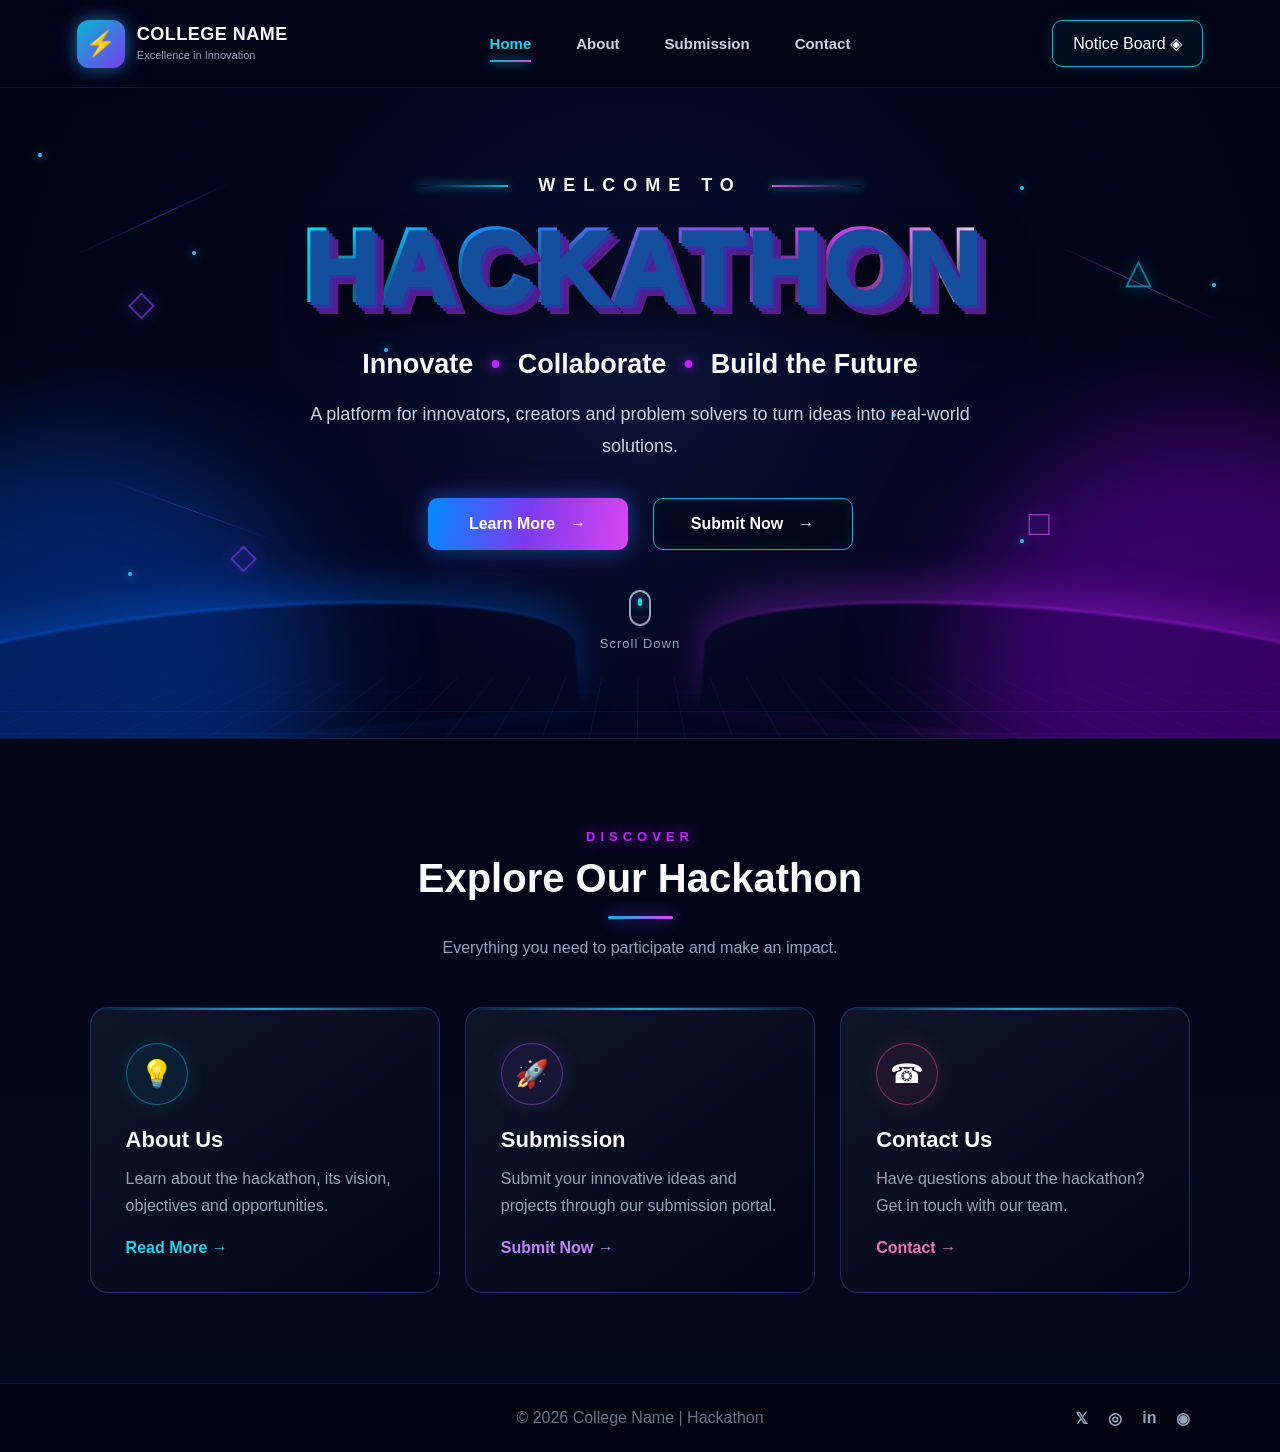
==== index.html @ 7487f622 "initial commit" ====
<!DOCTYPE html>
<html lang="en">

<head>

    <meta charset="UTF-8">

    <meta name="viewport" content="width=device-width, initial-scale=1.0">

    <title>Hackathon | College Name</title>

    <link rel="stylesheet" href="css/style.css">

</head>


<body>


    <!-- =========================
         NAVIGATION
    ========================== -->

    <header class="navbar">

        <div class="logo">

            <div class="logo-icon">
                ⚡
            </div>

            <div class="logo-text">

                <h2>COLLEGE NAME</h2>

                <span>
                    Excellence in Innovation
                </span>

            </div>

        </div>


        <nav>

            <ul class="nav-links">

                <li>
                    <a href="index.html" class="active">
                        Home
                    </a>
                </li>

                <li>
                    <a href="about.html">
                        About
                    </a>
                </li>

                <li>
                    <a href="submission.html">
                        Submission
                    </a>
                </li>

                <li>
                    <a href="contact.html">
                        Contact
                    </a>
                </li>

            </ul>

        </nav>


        <a href="submission.html" class="notice-btn">
            Notice Board
            <span>◈</span>
        </a>

    </header>



    <!-- =========================
         HERO SECTION
    ========================== -->

    <main>

        <section class="hero">


            <!-- Background -->

            <div class="hero-background">


                <!-- Glow -->

                <div class="glow glow-blue"></div>

                <div class="glow glow-purple"></div>


                <!-- Stars -->

                <span class="star star-1"></span>
                <span class="star star-2"></span>
                <span class="star star-3"></span>
                <span class="star star-4"></span>
                <span class="star star-5"></span>
                <span class="star star-6"></span>
                <span class="star star-7"></span>
                <span class="star star-8"></span>


                <!-- Floating shapes -->

                <div class="floating-shape shape-1">
                    ◇
                </div>

                <div class="floating-shape shape-2">
                    △
                </div>

                <div class="floating-shape shape-3">
                    ◇
                </div>

                <div class="floating-shape shape-4">
                    □
                </div>


                <!-- Connecting lines -->

                <div class="network network-1"></div>

                <div class="network network-2"></div>

                <div class="network network-3"></div>


                <!-- Neon waves -->

                <div class="wave wave-blue"></div>

                <div class="wave wave-purple"></div>


                <!-- Perspective grid -->

                <div class="perspective-grid"></div>


            </div>



            <!-- Hero Content -->

            <div class="hero-content">


                <div class="welcome">

                    <span></span>

                    WELCOME TO

                    <span></span>

                </div>



                <!-- 3D TITLE -->

                <h1 class="hackathon-title">

                    HACKATHON

                </h1>



                <h2 class="tagline">

                    Innovate
                    <span>•</span>

                    Collaborate
                    <span>•</span>

                    Build the Future

                </h2>



                <p class="hero-description">

                    A platform for innovators, creators and
                    problem solvers to turn ideas into
                    real-world solutions.

                </p>



                <!-- Buttons -->

                <div class="hero-buttons">


                    <a href="about.html"
                       class="btn primary-btn">

                        Learn More

                        <span>→</span>

                    </a>


                    <a href="submission.html"
                       class="btn secondary-btn">

                        Submit Now

                        <span>→</span>

                    </a>


                </div>



                <!-- Scroll -->

                <div class="scroll-indicator">

                    <div class="mouse">

                        <div></div>

                    </div>

                    <p>
                        Scroll Down
                    </p>

                </div>


            </div>

        </section>



        <!-- =========================
             EXPLORE SECTION
        ========================== -->

        <section class="explore">


            <div class="section-heading">

                <p>
                    DISCOVER
                </p>

                <h2>
                    Explore Our Hackathon
                </h2>

                <div class="heading-line"></div>

                <span>
                    Everything you need to participate
                    and make an impact.
                </span>

            </div>



            <!-- Cards -->

            <div class="cards">


                <!-- About -->

                <div class="card card-blue">

                    <div class="card-icon">
                        💡
                    </div>

                    <h3>
                        About Us
                    </h3>

                    <p>
                        Learn about the hackathon,
                        its vision, objectives and
                        opportunities.
                    </p>

                    <a href="about.html">
                        Read More →
                    </a>

                </div>



                <!-- Submission -->

                <div class="card card-purple">

                    <div class="card-icon">
                        🚀
                    </div>

                    <h3>
                        Submission
                    </h3>

                    <p>
                        Submit your innovative ideas
                        and projects through our
                        submission portal.
                    </p>

                    <a href="submission.html">
                        Submit Now →
                    </a>

                </div>



                <!-- Contact -->

                <div class="card card-pink">

                    <div class="card-icon">
                        ☎
                    </div>

                    <h3>
                        Contact Us
                    </h3>

                    <p>
                        Have questions about the
                        hackathon? Get in touch
                        with our team.
                    </p>

                    <a href="contact.html">
                        Contact →
                    </a>

                </div>


            </div>

        </section>

    </main>



    <!-- =========================
         FOOTER
    ========================== -->

    <footer>

        <p>
            © 2026 College Name | Hackathon
        </p>


        <div class="social-links">

            <a href="#">𝕏</a>

            <a href="#">◎</a>

            <a href="#">in</a>

            <a href="#">◉</a>

        </div>

    </footer>


    <script src="js/script.js"></script>

</body>

</html>
---- css/style.css ----
/* ========================================
   RESET
======================================== */

* {
    margin: 0;
    padding: 0;
    box-sizing: border-box;
}


html {
    scroll-behavior: smooth;
}


body {

    font-family:
        "Segoe UI",
        Arial,
        sans-serif;

    background: #020617;

    color: #ffffff;

    overflow-x: hidden;
}



/* ========================================
   NAVIGATION
======================================== */

.navbar {

    height: 88px;

    width: 100%;

    padding: 0 6%;

    display: flex;

    align-items: center;

    justify-content: space-between;

    position: relative;

    z-index: 100;

    background:
        rgba(2, 6, 23, 0.92);

    border-bottom:
        1px solid
        rgba(99, 102, 241, 0.18);

    backdrop-filter:
        blur(15px);
}



/* Logo */

.logo {

    display: flex;

    align-items: center;

    gap: 12px;
}


.logo-icon {

    width: 48px;

    height: 48px;

    display: flex;

    align-items: center;

    justify-content: center;

    border-radius: 12px;

    font-size: 25px;

    color: white;

    background:
        linear-gradient(
            135deg,
            #06b6d4,
            #7c3aed
        );

    box-shadow:

        0 0 15px
        rgba(6, 182, 212, 0.5),

        0 0 30px
        rgba(124, 58, 237, 0.3);
}


.logo-text h2 {

    font-size: 18px;

    letter-spacing: 0.5px;

    color: #f8fafc;
}


.logo-text span {

    font-size: 11px;

    color: #94a3b8;
}



/* Navigation */

.nav-links {

    display: flex;

    list-style: none;

    gap: 45px;
}


.nav-links a {

    text-decoration: none;

    color: #cbd5e1;

    font-size: 15px;

    font-weight: 600;

    padding: 10px 0;

    position: relative;

    transition: 0.3s;
}


.nav-links a:hover {

    color: #22d3ee;

}


.nav-links a.active {

    color: #22d3ee;

}


.nav-links a.active::after {

    content: "";

    position: absolute;

    left: 0;

    bottom: 0;

    width: 100%;

    height: 2px;

    background:
        linear-gradient(
            90deg,
            #06b6d4,
            #d946ef
        );

    box-shadow:

        0 0 10px
        #22d3ee;
}



/* Notice */

.notice-btn {

    text-decoration: none;

    color: white;

    padding: 13px 20px;

    border-radius: 10px;

    border: 1px solid
        #06b6d4;

    background:
        rgba(6, 182, 212, 0.05);

    box-shadow:
        0 0 15px
        rgba(6, 182, 212, 0.15);

    transition: 0.3s;
}


.notice-btn:hover {

    background:
        linear-gradient(
            90deg,
            #0891b2,
            #7c3aed
        );

    box-shadow:
        0 0 25px
        rgba(6, 182, 212, 0.4);

    transform:
        translateY(-2px);
}



/* ========================================
   HERO
======================================== */

.hero {

    min-height: 650px;

    position: relative;

    overflow: hidden;

    display: flex;

    align-items: center;

    justify-content: center;

    text-align: center;

    background:
        radial-gradient(
            circle at 50% 45%,
            #0b1235 0%,
            #030720 45%,
            #01030f 100%
        );
}



/* ========================================
   HERO BACKGROUND
======================================== */

.hero-background {

    position: absolute;

    inset: 0;

    overflow: hidden;

    pointer-events: none;
}



/* Blue glow */

.glow {

    position: absolute;

    border-radius: 50%;

    filter: blur(60px);

    opacity: 0.35;

    animation:
        glowMove 8s ease-in-out infinite;
}


.glow-blue {

    width: 500px;

    height: 500px;

    left: -180px;

    bottom: -200px;

    background:
        #075eff;
}


.glow-purple {

    width: 500px;

    height: 500px;

    right: -180px;

    bottom: -180px;

    background:
        #9d00ff;

    animation-delay: 3s;
}


@keyframes glowMove {

    0%,
    100% {

        transform:
            translate(0, 0);

    }

    50% {

        transform:
            translate(40px, -30px);

    }

}



/* ========================================
   STARS
======================================== */

.star {

    position: absolute;

    width: 4px;

    height: 4px;

    border-radius: 50%;

    background: #38bdf8;

    box-shadow:
        0 0 10px
        #38bdf8;

    animation:
        starPulse 3s ease-in-out infinite;
}


.star-1 {
    top: 10%;
    left: 3%;
}

.star-2 {
    top: 25%;
    left: 15%;
}

.star-3 {
    top: 15%;
    right: 20%;
}

.star-4 {
    top: 30%;
    right: 5%;
}

.star-5 {
    bottom: 25%;
    left: 10%;
}

.star-6 {
    bottom: 30%;
    right: 20%;
}

.star-7 {
    top: 40%;
    left: 30%;
}

.star-8 {
    top: 50%;
    right: 30%;
}


@keyframes starPulse {

    0%,
    100% {

        opacity: 0.25;

        transform:
            scale(1);
    }

    50% {

        opacity: 1;

        transform:
            scale(2);
    }
}



/* ========================================
   FLOATING SHAPES
======================================== */

.floating-shape {

    position: absolute;

    color: #7c3aed;

    font-size: 35px;

    opacity: 0.7;

    text-shadow:
        0 0 15px
        #7c3aed;

    animation:
        shapeFloat 7s ease-in-out infinite;
}


.shape-1 {

    left: 10%;

    top: 30%;
}


.shape-2 {

    right: 10%;

    top: 25%;

    color: #06b6d4;

    text-shadow:
        0 0 15px
        #06b6d4;

    animation-delay: 2s;
}


.shape-3 {

    left: 18%;

    bottom: 25%;

    animation-delay: 3s;
}


.shape-4 {

    right: 18%;

    bottom: 30%;

    color: #d946ef;

    animation-delay: 4s;
}


@keyframes shapeFloat {

    0%,
    100% {

        transform:
            translateY(0)
            rotate(0deg);

    }

    50% {

        transform:
            translateY(-30px)
            rotate(180deg);

    }

}



/* ========================================
   NETWORK LINES
======================================== */

.network {

    position: absolute;

    height: 1px;

    width: 180px;

    background:
        linear-gradient(
            90deg,
            transparent,
            #2563eb,
            transparent
        );

    opacity: 0.5;

    transform: rotate(-25deg);

    animation:
        linePulse 4s infinite;
}


.network-1 {

    top: 20%;

    left: 5%;
}


.network-2 {

    top: 30%;

    right: 4%;

    transform:
        rotate(25deg);

    background:
        linear-gradient(
            90deg,
            transparent,
            #d946ef,
            transparent
        );
}


.network-3 {

    bottom: 35%;

    left: 8%;

    transform:
        rotate(20deg);
}


@keyframes linePulse {

    0%,
    100% {

        opacity: 0.15;
    }

    50% {

        opacity: 0.8;
    }
}



/* ========================================
   NEON WAVES
======================================== */

.wave {

    position: absolute;

    bottom: 0;

    width: 55%;

    height: 130px;

    border-radius:
        50% 50% 0 0;

    filter: blur(1px);

    opacity: 0.6;
}


.wave-blue {

    left: -10%;

    border-top:
        2px solid #006eff;

    box-shadow:
        0 -15px 40px
        rgba(0, 110, 255, 0.5);

    transform:
        rotate(-5deg);
}


.wave-purple {

    right: -10%;

    border-top:
        2px solid #c026ff;

    box-shadow:
        0 -15px 40px
        rgba(192, 38, 255, 0.5);

    transform:
        rotate(5deg);
}



/* ========================================
   PERSPECTIVE GRID
======================================== */

.perspective-grid {

    position: absolute;

    bottom: -100px;

    left: -10%;

    width: 120%;

    height: 230px;

    background-image:

        linear-gradient(
            rgba(37, 99, 235, 0.25) 1px,
            transparent 1px
        ),

        linear-gradient(
            90deg,
            rgba(37, 99, 235, 0.25) 1px,
            transparent 1px
        );

    background-size:
        45px 45px;

    transform:
        perspective(400px)
        rotateX(60deg);

    opacity: 0.5;

    animation:
        gridMove 7s linear infinite;
}


@keyframes gridMove {

    from {

        background-position:
            0 0;
    }

    to {

        background-position:
            0 45px;
    }
}



/* ========================================
   HERO CONTENT
======================================== */

.hero-content {

    position: relative;

    z-index: 10;

    width: 90%;

    max-width: 1100px;

    padding: 70px 20px;
}



/* Welcome */

.welcome {

    display: flex;

    align-items: center;

    justify-content: center;

    gap: 30px;

    color: #f8fafc;

    font-size: 18px;

    font-weight: 700;

    letter-spacing: 8px;

    margin-bottom: 20px;
}


.welcome span {

    width: 90px;

    height: 2px;

    background:
        linear-gradient(
            90deg,
            transparent,
            #06b6d4
        );

    box-shadow:
        0 0 10px
        #06b6d4;
}


.welcome span:last-child {

    background:
        linear-gradient(
            90deg,
            #d946ef,
            transparent
        );
}



/* ========================================
   3D HACKATHON
======================================== */

.hackathon-title {

    font-size:
        clamp(4rem, 11vw, 9rem);

    line-height: 0.95;

    font-weight: 1000;

    letter-spacing: 3px;

    margin-bottom: 30px;

    position: relative;

    display: inline-block;

    color: #ffffff;

    background:
        linear-gradient(
            110deg,
            #00eaff 0%,
            #168cff 30%,
            #8b5cf6 55%,
            #d946ef 80%,
            #ffffff 100%
        );

    -webkit-background-clip: text;

    -webkit-text-fill-color:
        transparent;


    /* 3D extrusion */

    text-shadow:

        3px 3px 0 #164e9e,

        6px 6px 0 #3730a3,

        9px 9px 0 #4c1d95,

        12px 12px 0 #581c87,

        18px 20px 35px
        rgba(0, 0, 0, 0.8);


    animation:
        titleFloat 4s ease-in-out infinite;
}


@keyframes titleFloat {

    0%,
    100% {

        transform:
            translateY(0);
    }

    50% {

        transform:
            translateY(-8px);
    }
}



/* ========================================
   TAGLINE
======================================== */

.tagline {

    font-size: 27px;

    color: #f8fafc;

    margin-bottom: 18px;

    font-weight: 700;
}


.tagline span {

    color: #c026ff;

    padding: 0 10px;

    text-shadow:
        0 0 12px
        #c026ff;
}



/* ========================================
   DESCRIPTION
======================================== */

.hero-description {

    max-width: 700px;

    margin: 0 auto 35px;

    color: #cbd5e1;

    font-size: 18px;

    line-height: 1.8;
}



/* ========================================
   BUTTONS
======================================== */

.hero-buttons {

    display: flex;

    justify-content: center;

    gap: 25px;

    margin-bottom: 40px;
}


.btn {

    min-width: 200px;

    padding: 16px 28px;

    border-radius: 10px;

    text-decoration: none;

    font-weight: 700;

    display: inline-flex;

    justify-content: center;

    align-items: center;

    gap: 15px;

    transition: 0.3s;
}



/* Primary */

.primary-btn {

    color: white;

    background:
        linear-gradient(
            100deg,
            #008cff,
            #7c3aed,
            #d946ef
        );

    box-shadow:

        0 0 20px
        rgba(0, 140, 255, 0.4),

        0 0 40px
        rgba(124, 58, 237, 0.2);
}


.primary-btn:hover {

    transform:
        translateY(-5px);

    box-shadow:

        0 0 30px
        rgba(0, 140, 255, 0.7),

        0 0 50px
        rgba(217, 70, 239, 0.3);
}



/* Secondary */

.secondary-btn {

    color: #ffffff;

    border:
        1px solid #06b6d4;

    background:
        rgba(2, 6, 23, 0.5);

    box-shadow:
        inset 0 0 15px
        rgba(6, 182, 212, 0.08);
}


.secondary-btn:hover {

    background:
        rgba(6, 182, 212, 0.15);

    transform:
        translateY(-5px);

    box-shadow:
        0 0 25px
        rgba(6, 182, 212, 0.35);
}



/* ========================================
   SCROLL
======================================== */

.scroll-indicator {

    display: flex;

    flex-direction: column;

    align-items: center;

    gap: 10px;

    color: #94a3b8;
}


.scroll-indicator p {

    font-size: 13px;

    letter-spacing: 1px;
}


.mouse {

    width: 22px;

    height: 36px;

    border:
        2px solid #94a3b8;

    border-radius: 15px;

    display: flex;

    justify-content: center;

    padding-top: 6px;
}


.mouse div {

    width: 4px;

    height: 8px;

    border-radius: 5px;

    background: #22d3ee;

    box-shadow:
        0 0 10px
        #22d3ee;

    animation:
        scrollMove 1.5s infinite;
}


@keyframes scrollMove {

    0% {

        transform:
            translateY(0);

        opacity: 1;
    }

    100% {

        transform:
            translateY(12px);

        opacity: 0;
    }
}



/* ========================================
   EXPLORE SECTION
======================================== */

.explore {

    padding: 90px 7%;

    text-align: center;

    background:
        linear-gradient(
            180deg,
            #020617,
            #03091c
        );

    border-top:
        1px solid
        rgba(99, 102, 241, 0.15);
}


.section-heading p {

    color: #c026ff;

    font-weight: 800;

    letter-spacing: 5px;

    font-size: 13px;

    margin-bottom: 12px;

    text-shadow:
        0 0 15px
        #c026ff;
}


.section-heading h2 {

    font-size: 40px;

    color: #f8fafc;

    margin-bottom: 15px;
}


.heading-line {

    width: 65px;

    height: 3px;

    margin: auto;

    margin-bottom: 20px;

    border-radius: 10px;

    background:
        linear-gradient(
            90deg,
            #06b6d4,
            #d946ef
        );

    box-shadow:
        0 0 15px
        #7c3aed;
}


.section-heading span {

    color: #94a3b8;

    font-size: 16px;
}



/* ========================================
   CARDS
======================================== */

.cards {

    max-width: 1150px;

    margin: 50px auto 0;

    display: grid;

    grid-template-columns:
        repeat(3, 1fr);

    gap: 25px;
}


.card {

    padding: 35px;

    text-align: left;

    background:
        linear-gradient(
            145deg,
            rgba(15, 23, 42, 0.95),
            rgba(2, 6, 23, 0.9)
        );

    border:
        1px solid
        rgba(99, 102, 241, 0.3);

    border-radius: 18px;

    transition: 0.4s;

    position: relative;

    overflow: hidden;
}


.card::before {

    content: "";

    position: absolute;

    top: 0;

    left: 0;

    width: 100%;

    height: 2px;

    background:
        linear-gradient(
            90deg,
            transparent,
            #06b6d4,
            transparent
        );
}


.card:hover {

    transform:
        translateY(-10px);

    border-color:
        #2563eb;

    box-shadow:
        0 0 30px
        rgba(37, 99, 235, 0.15);
}


.card-purple:hover {

    border-color:
        #a855f7;

    box-shadow:
        0 0 30px
        rgba(168, 85, 247, 0.15);
}


.card-pink:hover {

    border-color:
        #ec4899;

    box-shadow:
        0 0 30px
        rgba(236, 72, 153, 0.15);
}



/* Icons */

.card-icon {

    width: 62px;

    height: 62px;

    display: flex;

    align-items: center;

    justify-content: center;

    border-radius: 50%;

    font-size: 27px;

    margin-bottom: 22px;

    background:
        rgba(6, 182, 212, 0.08);

    border:
        1px solid
        rgba(6, 182, 212, 0.5);

    box-shadow:
        0 0 20px
        rgba(6, 182, 212, 0.15);
}


.card-purple .card-icon {

    background:
        rgba(168, 85, 247, 0.08);

    border-color:
        rgba(168, 85, 247, 0.5);

    box-shadow:
        0 0 20px
        rgba(168, 85, 247, 0.15);
}


.card-pink .card-icon {

    background:
        rgba(236, 72, 153, 0.08);

    border-color:
        rgba(236, 72, 153, 0.5);

    box-shadow:
        0 0 20px
        rgba(236, 72, 153, 0.15);
}


.card h3 {

    color: #f8fafc;

    font-size: 22px;

    margin-bottom: 12px;
}


.card p {

    color: #94a3b8;

    line-height: 1.7;

    margin-bottom: 20px;
}


.card a {

    color: #22d3ee;

    text-decoration: none;

    font-weight: 700;
}


.card-purple a {

    color: #c084fc;
}


.card-pink a {

    color: #f472b6;
}



/* ========================================
   FOOTER
======================================== */

footer {

    padding: 25px 7%;

    display: flex;

    justify-content: center;

    align-items: center;

    position: relative;

    background: #01030f;

    border-top:
        1px solid
        rgba(99, 102, 241, 0.2);

    color: #64748b;
}


.social-links {

    position: absolute;

    right: 7%;

    display: flex;

    gap: 20px;
}


.social-links a {

    color: #94a3b8;

    text-decoration: none;

    font-weight: 700;

    transition: 0.3s;
}


.social-links a:hover {

    color: #22d3ee;

    text-shadow:
        0 0 10px
        #22d3ee;
}



/* ========================================
   RESPONSIVE
======================================== */

@media (max-width: 1000px) {

    .nav-links {

        gap: 20px;
    }


    .notice-btn {

        display: none;
    }


    .cards {

        grid-template-columns: 1fr;

        max-width: 550px;
    }

}



@media (max-width: 700px) {

    .navbar {

        height: auto;

        padding: 18px 5%;

        flex-direction: column;

        gap: 15px;
    }


    .nav-links {

        gap: 18px;

        flex-wrap: wrap;

        justify-content: center;
    }


    .hero {

        min-height: 700px;
    }


    .welcome {

        font-size: 13px;

        letter-spacing: 5px;

        gap: 10px;
    }


    .welcome span {

        width: 35px;
    }


    .hackathon-title {

        font-size:
            clamp(
                3.2rem,
                15vw,
                6rem
            );

        letter-spacing: 1px;
    }


    .tagline {

        font-size: 19px;

        line-height: 1.6;
    }


    .hero-description {

        font-size: 16px;
    }


    .hero-buttons {

        flex-direction: column;

        align-items: center;

        gap: 15px;
    }


    .btn {

        width: 210px;
    }


    .section-heading h2 {

        font-size: 30px;
    }


    footer {

        flex-direction: column;

        gap: 20px;
    }


    .social-links {

        position: static;
    }

}

/* =====================================
   VISIBLE ANIMATED BACKGROUND
   ===================================== */

.about-page {
    min-height: calc(100vh - 70px);

    display: flex;
    justify-content: center;
    align-items: center;

    position: relative;
    overflow: hidden;

    /* Animated gradient background */
    background:
        radial-gradient(
            circle at 20% 30%,
            rgba(37, 99, 235, 0.45),
            transparent 35%
        ),
        radial-gradient(
            circle at 80% 70%,
            rgba(147, 51, 234, 0.45),
            transparent 35%
        ),
        #050816;

    background-size: 200% 200%;

    animation: backgroundMove 6s ease-in-out infinite alternate;
}


/* =====================================
   ANIMATION
   ===================================== */

@keyframes backgroundMove {

    0% {
        background-position: 0% 0%;
    }

    50% {
        background-position: 100% 50%;
    }

    100% {
        background-position: 0% 100%;
    }

}

.about-content {
    width: min(900px, 90%);
    text-align: center;
    position: relative;
    z-index: 2;
}

.about-content .subtitle {
    color: #4da6ff;
    letter-spacing: 6px;
    font-size: 14px;
    margin-bottom: 30px;
}

/* =========================
   RESPONSIVE HEADINGS
========================= */

.hackathon-title,
.about-content h1 {
    font-size: clamp(3rem, 8vw, 7rem);
    line-height: 1;
    max-width: 100%;
    overflow-wrap: break-word;
}

.about-text {
    color: #d5d9e8;
    font-size: 18px;
    line-height: 1.8;
    margin: 20px 0;
}

.about-page::before {
    content: "";
    position: absolute;

    width: 10px;
    height: 10px;

    background: #4da6ff;
    border-radius: 50%;

    top: 20%;
    left: 15%;

    box-shadow:
        0 0 15px #4da6ff,
        0 0 30px #4da6ff,

        /* Second particle */
        350px 180px 0 3px #a855f7,

        /* Third particle */
        650px -80px 0 2px #38bdf8,

        /* Fourth particle */
        900px 300px 0 4px #c084fc;

    animation: particleMove 6s ease-in-out infinite alternate;
}

@keyframes particleMove {

    0% {
        transform: translate(0, 0);
    }

    50% {
        transform: translate(300px, 100px);
    }

    100% {
        transform: translate(600px, -50px);
    }

}

/* ============================= */
/* FLOATING PARTICLES */
/* ============================= */

.particle {
    position: absolute;

    width: 10px;
    height: 10px;

    border-radius: 50%;

    z-index: 1;
}


/* Particle 1 */

.particle-1 {
    background: #4da6ff;

    box-shadow:
        0 0 15px #4da6ff,
        0 0 30px #4da6ff;

    top: 20%;
    left: 15%;

    animation: particleOne 6s ease-in-out infinite alternate;
}


/* Particle 2 */

.particle-2 {
    background: #a855f7;

    box-shadow:
        0 0 15px #a855f7,
        0 0 30px #a855f7;

    top: 65%;
    left: 75%;

    animation: particleTwo 8s ease-in-out infinite alternate;
}


/* Particle 3 */

.particle-3 {
    background: #38bdf8;

    box-shadow:
        0 0 15px #38bdf8,
        0 0 30px #38bdf8;

    top: 75%;
    left: 20%;

    animation: particleThree 7s ease-in-out infinite alternate;
}


/* ============================= */
/* PARTICLE ANIMATIONS */
/* ============================= */

@keyframes particleOne {

    0% {
        transform: translate(0, 0);
    }

    100% {
        transform: translate(300px, 120px);
    }

}


@keyframes particleTwo {

    0% {
        transform: translate(0, 0);
    }

    100% {
        transform: translate(-250px, -180px);
    }

}


@keyframes particleThree {

    0% {
        transform: translate(0, 0);
    }

    100% {
        transform: translate(200px, -150px);
    }

}

.about-page {
    min-height: calc(100vh - 70px);

    display: flex;
    justify-content: center;
    align-items: center;

    position: relative;
    overflow: hidden;

    background-color: #050816;

    background-image:
        linear-gradient(
            rgba(77, 166, 255, 0.08) 1px,
            transparent 1px
        ),
        linear-gradient(
            90deg,
            rgba(77, 166, 255, 0.08) 1px,
            transparent 1px
        );

    background-size: 50px 50px;

    animation: gridMove 8s linear infinite;
}
/* Move the grid */

@keyframes gridMove {

    0% {
        background-position: 0 0;
    }

    100% {
        background-position: 50px 50px;
    }
}

/* =====================================
   3D HACKATHON HEADING
   ===================================== */

/* =====================================
   HACKATHON INTRO ANIMATION
   ===================================== */

.about-content h1 {
    font-size: 20px;
    font-weight: 800;
    letter-spacing: 2px;

    color: white;

    position: relative;

    /* Starting position */
    transform:
        perspective(500px)
        rotateX(0deg)
        scale(0.5);

    text-shadow: none;

    /* Animation happens when page loads */
    animation: hackathonIntro 1s ease-out forwards;
}


/* =====================================
   1 SECOND INTRO ANIMATION
   ===================================== */

@keyframes hackathonIntro {

    /* Starting point */
    0% {
        font-size: 20px;

        letter-spacing: 2px;

        transform:
            perspective(500px)
            rotateX(0deg)
            scale(0.5);

        text-shadow: none;
    }


    /* Middle of animation */
    50% {
        transform:
            perspective(500px)
            rotateX(15deg)
            scale(1.05);

        text-shadow:
            2px 2px 0 #2563eb,
            4px 4px 0 #1d4ed8,
            8px 8px 20px rgba(37, 99, 235, 0.7);
    }


    /* Final position */
    100% {
        font-size: 72px;

        letter-spacing: 10px;

        transform:
            perspective(500px)
            rotateX(8deg)
            scale(1);

        text-shadow:
            1px 1px 0 #2563eb,
            2px 2px 0 #2563eb,
            3px 3px 0 #1d4ed8,
            4px 4px 0 #1e40af,
            8px 8px 30px rgba(37, 99, 235, 0.7);
    }

}

/* =====================================
   SUBMISSION PAGE
   ===================================== */

.submission-page {
    min-height: calc(100vh - 70px);

    display: flex;
    justify-content: center;
    align-items: center;

    padding: 60px 20px;

    position: relative;
    overflow: hidden;

    background:
        radial-gradient(
            circle at 20% 30%,
            rgba(30, 80, 200, 0.25),
            transparent 40%
        ),
        radial-gradient(
            circle at 80% 70%,
            rgba(130, 40, 200, 0.25),
            transparent 40%
        ),
        #050816;
}


/* Main content */

.submission-content {
    width: 100%;
    max-width: 750px;

    text-align: center;

    position: relative;
    z-index: 2;
}


/* Small heading */

.submission-content .subtitle {
    color: #38bdf8;

    font-size: 14px;
    letter-spacing: 5px;

    margin-bottom: 15px;
}


/* Main heading */

.submission-content h1 {
    font-size: 56px;
    letter-spacing: 8px;

    color: white;

    margin-bottom: 20px;

    text-shadow:
        0 0 10px rgba(56, 189, 248, 0.7),
        0 0 25px rgba(56, 189, 248, 0.4);
}


/* Description */

.submission-description {
    color: #cbd5e1;

    font-size: 17px;
    line-height: 1.7;

    margin-bottom: 35px;
}

/* =====================================
   SUBMISSION FORM
   ===================================== */

.submission-form {
    width: 100%;

    padding: 35px;

    background: rgba(10, 15, 35, 0.75);

    border: 1px solid rgba(56, 189, 248, 0.25);

    border-radius: 15px;

    box-shadow:
        0 0 30px rgba(56, 189, 248, 0.08);

    backdrop-filter: blur(10px);

    text-align: left;
}


/* Each form field */

.form-group {
    margin-bottom: 20px;
}


/* Labels */

.form-group label {
    display: block;

    color: #e2e8f0;

    font-size: 14px;
    font-weight: 600;

    margin-bottom: 8px;
}


/* Inputs and textarea */

.form-group input,
.form-group textarea {
    width: 100%;

    padding: 13px 15px;

    background: rgba(255, 255, 255, 0.05);

    border: 1px solid rgba(148, 163, 184, 0.3);

    border-radius: 8px;

    color: white;

    font-size: 15px;

    outline: none;

    transition: 0.3s;
}


/* Placeholder */

.form-group input::placeholder,
.form-group textarea::placeholder {
    color: #64748b;
}


/* When user clicks inside input */

.form-group input:focus,
.form-group textarea:focus {
    border-color: #38bdf8;

    box-shadow:
        0 0 10px rgba(56, 189, 248, 0.3);
}


/* Prevent textarea from becoming too small */

.form-group textarea {
    resize: vertical;
}

/* =====================================
   SUBMIT BUTTON
   ===================================== */

.submission-form .submit-btn {
    display: block;

    width: 100%;
    padding: 14px 20px;
    margin-top: 10px;

    border: none;
    border-radius: 8px;

    background: linear-gradient(
        90deg,
        #2563eb,
        #9333ea
    );

    color: white;

    font-size: 15px;
    font-weight: 700;

    letter-spacing: 1px;

    cursor: pointer;

    transition: 0.3s ease;

    box-shadow:
        0 0 15px rgba(37, 99, 235, 0.3);
}


/* Hover effect */

.submission-form .submit-btn:hover {

    transform: translateY(-3px);

    background: linear-gradient(
        90deg,
        #3b82f6,
        #a855f7
    );

    box-shadow:
        0 0 25px rgba(56, 189, 248, 0.6);
}


/* Click effect */

.submission-form .submit-btn:active {

    transform: translateY(0);

}

/* =====================================
   RESPONSIVE SUBMISSION PAGE
   ===================================== */

@media (max-width: 768px) {

    .submission-page {
        padding: 40px 15px;
    }

    .submission-content h1 {
        font-size: 42px;
        letter-spacing: 5px;
    }

    .submission-content .subtitle {
        font-size: 12px;
        letter-spacing: 3px;
    }

    .submission-description {
        font-size: 15px;
    }

    .submission-form {
        padding: 25px 20px;
    }

}

/* =========================
   MOBILE RESPONSIVE
========================= */

@media (max-width: 768px) {

    .hackathon-title,
    .about-content h1 {
        font-size: clamp(2.8rem, 13vw, 5rem);
        line-height: 1;
    }

    .hero,
    .about-page {
        min-height: 100vh;
        height: auto;
        overflow: hidden;
    }

    .about-content {
        width: 100%;
        max-width: 900px;
    }

}


/* =========================
   SMALL PHONES
========================= */

@media (max-width: 480px) {

    .hackathon-title,
    .about-content h1 {
        font-size: clamp(2.3rem, 14vw, 4rem);
        line-height: 1;
    }

    .about-page {
        padding-left: 20px;
        padding-right: 20px;
    }

}

/* =================================
   MOBILE RESPONSIVE FIX
   ================================= */

@media (max-width: 768px) {

    /* HOME PAGE */
    .hackathon-title {
        font-size: clamp(2.8rem, 12vw, 4.5rem);
        line-height: 0.95;
        letter-spacing: 0.02em;
        white-space: nowrap;
    }
}


/* ================================
   ABOUT PAGE - MOBILE FIX
================================ */

@media (max-width: 768px) {

    .about-page {
        min-height: calc(100vh - 70px);
        width: 100%;
        padding: 40px 20px;
        display: flex;
        align-items: center;
        justify-content: center;
        overflow: hidden;
    }

    .about-content {
        width: 100%;
        max-width: 100%;
        text-align: center;
        padding: 0;
    }

    .about-content .subtitle {
        font-size: 12px;
        letter-spacing: 4px;
        margin-bottom: 20px;
    }

    .about-content h1 {
        font-size: clamp(42px, 13vw, 72px);
        line-height: 1;
        letter-spacing: 2px;
        white-space: nowrap;
        max-width: 100%;
        margin: 0 auto 25px;
    }

    .about-content .about-text {
        width: 100%;
        max-width: 500px;
        margin: 0 auto 20px;
        font-size: 15px;
        line-height: 1.8;
        padding: 0;
    }
}


/* Extra-small phones */
@media (max-width: 480px) {

    .about-page {
        padding: 30px 15px;
    }

    .about-content h1 {
        font-size: 13vw;
        letter-spacing: 1px;
    }

    .about-content .subtitle {
        font-size: 10px;
        letter-spacing: 3px;
    }

    .about-content .about-text {
        font-size: 14px;
        line-height: 1.7;
    }
}

/* =========================================
   FINAL MOBILE FIX FOR ABOUT PAGE
========================================= */

@media (max-width: 768px) {

    .about-page {
        width: 100% !important;
        max-width: 100vw !important;
        min-height: calc(100vh - 70px) !important;
        padding: 30px 15px !important;
        overflow: hidden !important;
        box-sizing: border-box !important;
    }

    .about-content {
        width: 100% !important;
        max-width: 100% !important;
        box-sizing: border-box !important;
        text-align: center !important;
    }

    .about-content h1 {
        width: 100% !important;
        max-width: 100% !important;

        /* Important: make the heading fit the phone */
        font-size: clamp(34px, 10vw, 52px) !important;

        line-height: 1 !important;
        letter-spacing: 1px !important;

        /* Keep HACKATHON on one line */
        white-space: nowrap !important;

        margin: 0 auto 25px !important;

        /* Remove possible desktop animation sizing */
        transform-origin: center !important;
        box-sizing: border-box !important;
    }

    .about-content .about-text {
        width: 100% !important;
        max-width: 100% !important;
        padding: 0 !important;
        margin-left: auto !important;
        margin-right: auto !important;

        font-size: 14px !important;
        line-height: 1.7 !important;
        box-sizing: border-box !important;
    }
}


/* =========================================
   SMALL PHONES
========================================= */

@media (max-width: 480px) {

    .about-page {
        padding-left: 12px !important;
        padding-right: 12px !important;
    }

    .about-content h1 {
        font-size: 10vw !important;
        letter-spacing: 0 !important;
    }

    .about-content .subtitle {
        font-size: 10px !important;
        letter-spacing: 3px !important;
    }
}

/* =========================================
   CONTACT PAGE
========================================= */

.contact-page {
    min-height: calc(100vh - 70px);
    width: 100%;
    padding: 90px 20px;
    display: flex;
    justify-content: center;
    align-items: center;
    text-align: center;

    background:
        radial-gradient(circle at 20% 40%, rgba(0, 100, 255, 0.16), transparent 40%),
        radial-gradient(circle at 80% 60%, rgba(150, 0, 255, 0.16), transparent 40%);
}

.contact-content {
    width: 90%;
    max-width: 900px;
}

.contact-content .subtitle {
    color: #20cfff;
    font-size: 14px;
    letter-spacing: 5px;
    margin-bottom: 20px;
}

.contact-content h1 {
    font-size: clamp(50px, 8vw, 90px);
    margin-bottom: 25px;
    color: white;

    text-shadow:
        0 0 10px rgba(0, 180, 255, 0.7),
        0 0 25px rgba(120, 50, 255, 0.5);

    letter-spacing: 4px;
}

.contact-intro {
    max-width: 700px;
    margin: 0 auto 50px;

    color: #cbd5e1;
    font-size: 18px;
    line-height: 1.8;
}


/* Contact cards */

.contact-card {
    display: grid;
    grid-template-columns: repeat(3, 1fr);
    gap: 20px;
    width: 100%;
}

.contact-item {
    padding: 30px 20px;

    background: rgba(10, 15, 40, 0.75);
    border: 1px solid rgba(0, 200, 255, 0.25);
    border-radius: 15px;

    backdrop-filter: blur(10px);

    transition:
        transform 0.3s ease,
        border-color 0.3s ease,
        box-shadow 0.3s ease;
}

.contact-item:hover {
    transform: translateY(-8px);

    border-color: #20cfff;

    box-shadow:
        0 0 20px rgba(0, 200, 255, 0.25),
        0 0 40px rgba(140, 50, 255, 0.15);
}

.contact-item h3 {
    color: #ffffff;
    font-size: 20px;
    margin-bottom: 12px;
}

.contact-item p {
    color: #aebbd0;
    font-size: 15px;
    line-height: 1.6;
}


/* =========================================
   CONTACT PAGE - TABLET
========================================= */

@media (max-width: 768px) {

    .contact-page {
        min-height: calc(100vh - 70px);
        padding: 60px 20px;
    }

    .contact-content {
        width: 100%;
        max-width: 600px;
    }

    .contact-content .subtitle {
        font-size: 11px;
        letter-spacing: 3px;
    }

    .contact-content h1 {
        font-size: clamp(45px, 12vw, 70px);
        letter-spacing: 2px;
    }

    .contact-intro {
        font-size: 15px;
        line-height: 1.7;
        margin-bottom: 35px;
    }

    .contact-card {
        grid-template-columns: 1fr;
        gap: 15px;
    }

    .contact-item {
        padding: 25px 20px;
    }
}


/* =========================================
   CONTACT PAGE - SMALL PHONE
========================================= */

@media (max-width: 480px) {

    .contact-page {
        padding: 45px 15px;
    }

    .contact-content h1 {
        font-size: 11vw;
        letter-spacing: 1px;
    }

    .contact-intro {
        font-size: 14px;
    }

    .contact-item {
        padding: 22px 15px;
    }

    .contact-item h3 {
        font-size: 18px;
    }

    .contact-item p {
        font-size: 14px;
    }
}

#successMessage {
    margin-top: 15px;
    font-weight: bold;
}
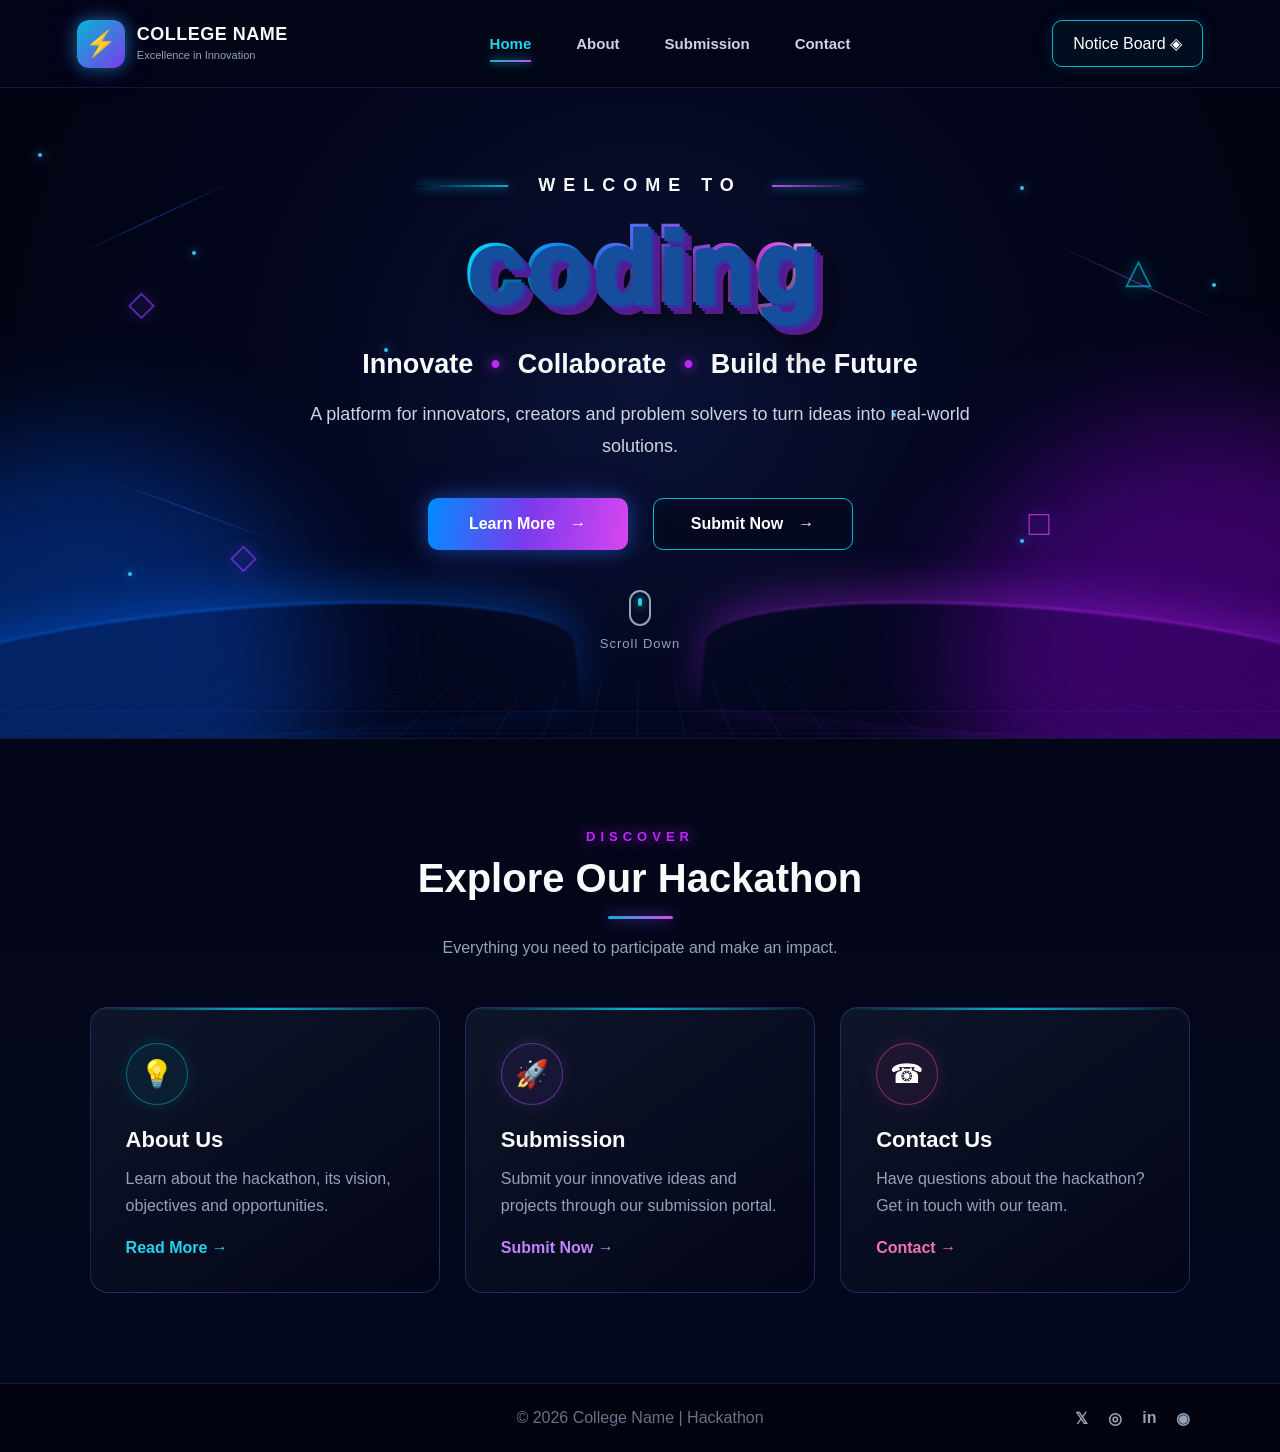
==== commit fea81769: "homepage updated" ====
--- a/index.html
+++ b/index.html
@@ -182,7 +182,7 @@
 
                 <h1 class="hackathon-title">
 
-                    HACKATHON
+                    coding
 
                 </h1>
 
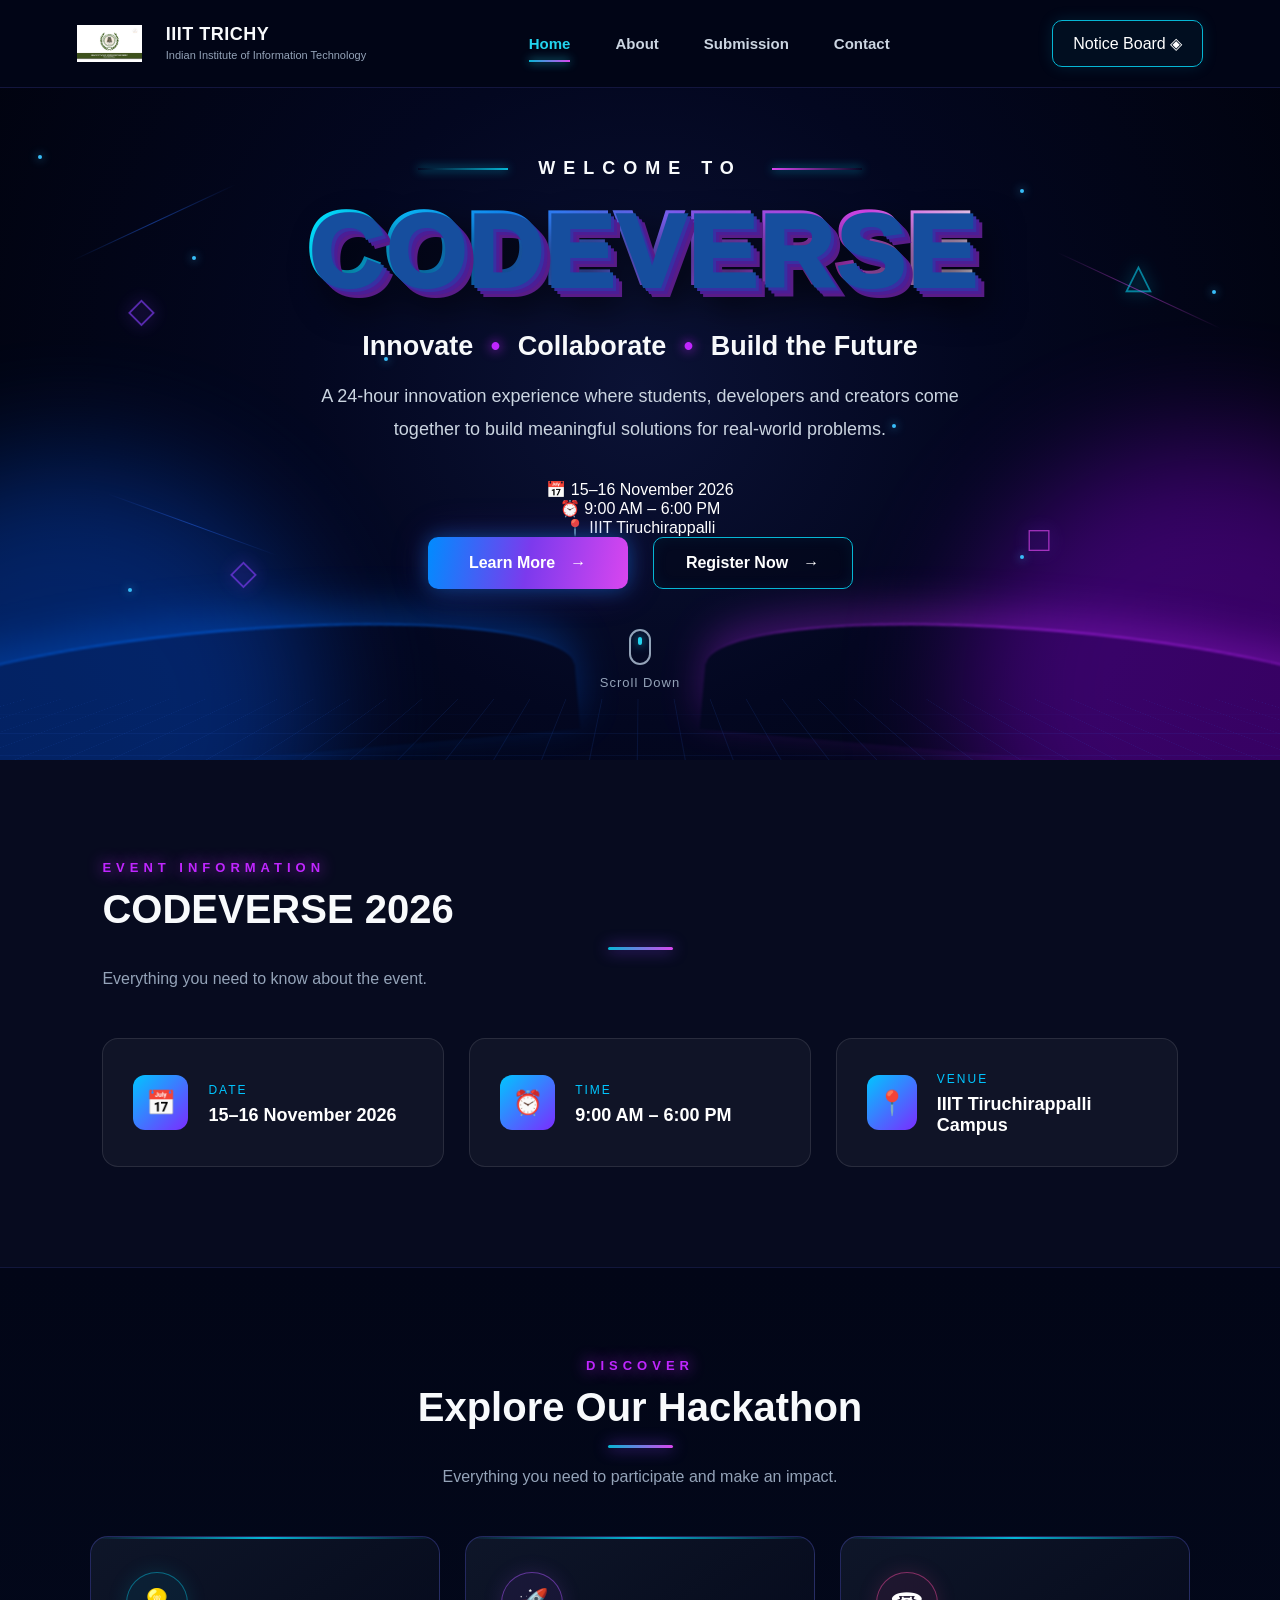
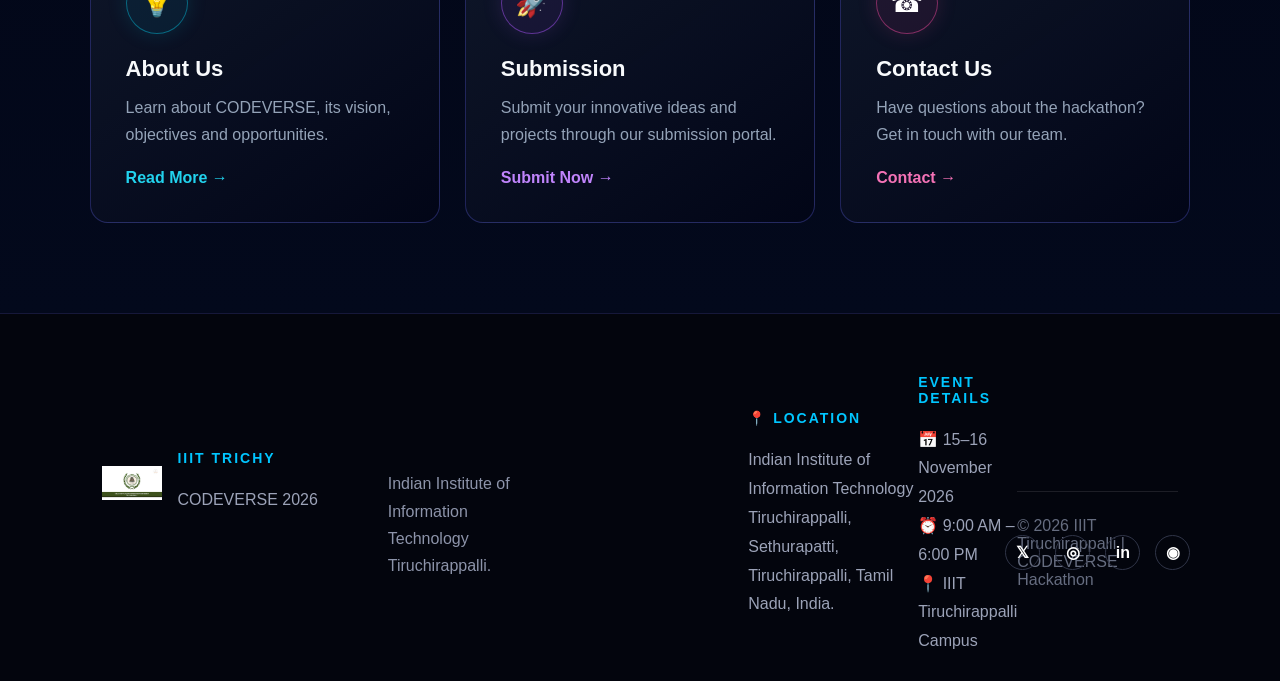
==== commit 84eb2fd7: "changes in home page" ====
--- a/index.html
+++ b/index.html
@@ -5,11 +5,13 @@
 
     <meta charset="UTF-8">
 
-    <meta name="viewport" content="width=device-width, initial-scale=1.0">
-
-    <title>Hackathon | College Name</title>
-
-    <link rel="stylesheet" href="css/style.css">
+    <meta name="viewport"
+          content="width=device-width, initial-scale=1.0">
+
+    <title>CODEVERSE 2026 | IIIT Trichy</title>
+
+    <link rel="stylesheet"
+          href="css/style.css">
 
 </head>
 
@@ -25,16 +27,16 @@
 
         <div class="logo">
 
-            <div class="logo-icon">
-                ⚡
-            </div>
+            <img src="images/iiit-trichy-logo.png"
+                 alt="IIIT Trichy Logo"
+                 class="college-logo">
 
             <div class="logo-text">
 
-                <h2>COLLEGE NAME</h2>
+                <h2>IIIT TRICHY</h2>
 
                 <span>
-                    Excellence in Innovation
+                    Indian Institute of Information Technology
                 </span>
 
             </div>
@@ -47,7 +49,8 @@
             <ul class="nav-links">
 
                 <li>
-                    <a href="index.html" class="active">
+                    <a href="index.html"
+                       class="active">
                         Home
                     </a>
                 </li>
@@ -75,9 +78,13 @@
         </nav>
 
 
-        <a href="submission.html" class="notice-btn">
+        <a href="submission.html"
+           class="notice-btn">
+
             Notice Board
+
             <span>◈</span>
+
         </a>
 
     </header>
@@ -96,9 +103,6 @@
             <!-- Background -->
 
             <div class="hero-background">
-
-
-                <!-- Glow -->
 
                 <div class="glow glow-blue"></div>
 
@@ -117,7 +121,7 @@
                 <span class="star star-8"></span>
 
 
-                <!-- Floating shapes -->
+                <!-- Floating Shapes -->
 
                 <div class="floating-shape shape-1">
                     ◇
@@ -136,7 +140,7 @@
                 </div>
 
 
-                <!-- Connecting lines -->
+                <!-- Connecting Lines -->
 
                 <div class="network network-1"></div>
 
@@ -145,18 +149,17 @@
                 <div class="network network-3"></div>
 
 
-                <!-- Neon waves -->
+                <!-- Neon Waves -->
 
                 <div class="wave wave-blue"></div>
 
                 <div class="wave wave-purple"></div>
 
 
-                <!-- Perspective grid -->
+                <!-- Perspective Grid -->
 
                 <div class="perspective-grid"></div>
 
-
             </div>
 
 
@@ -177,23 +180,21 @@
                 </div>
 
 
-
-                <!-- 3D TITLE -->
-
                 <h1 class="hackathon-title">
 
-                    coding
+                    CODEVERSE
 
                 </h1>
 
 
-
                 <h2 class="tagline">
 
                     Innovate
+
                     <span>•</span>
 
                     Collaborate
+
                     <span>•</span>
 
                     Build the Future
@@ -201,21 +202,58 @@
                 </h2>
 
 
-
                 <p class="hero-description">
 
-                    A platform for innovators, creators and
-                    problem solvers to turn ideas into
-                    real-world solutions.
-
-                </p>
-
+                    A 24-hour innovation experience where
+                    students, developers and creators come
+                    together to build meaningful solutions
+                    for real-world problems.
+
+                </p>
+
+
+                <!-- Event Quick Info -->
+
+                <div class="hero-event-info">
+
+                    <div>
+
+                        <strong>📅</strong>
+
+                        <span>
+                            15–16 November 2026
+                        </span>
+
+                    </div>
+
+
+                    <div>
+
+                        <strong>⏰</strong>
+
+                        <span>
+                            9:00 AM – 6:00 PM
+                        </span>
+
+                    </div>
+
+
+                    <div>
+
+                        <strong>📍</strong>
+
+                        <span>
+                            IIIT Tiruchirappalli
+                        </span>
+
+                    </div>
+
+                </div>
 
 
                 <!-- Buttons -->
 
                 <div class="hero-buttons">
-
 
                     <a href="about.html"
                        class="btn primary-btn">
@@ -230,15 +268,13 @@
                     <a href="submission.html"
                        class="btn secondary-btn">
 
-                        Submit Now
+                        Register Now
 
                         <span>→</span>
 
                     </a>
 
-
-                </div>
-
+                </div>
 
 
                 <!-- Scroll -->
@@ -257,6 +293,111 @@
 
                 </div>
 
+            </div>
+
+        </section>
+
+
+
+        <!-- =========================
+             EVENT DETAILS
+        ========================== -->
+
+        <section class="event-details">
+
+
+            <div class="section-heading">
+
+                <p>
+                    EVENT INFORMATION
+                </p>
+
+                <h2>
+                    CODEVERSE 2026
+                </h2>
+
+                <div class="heading-line"></div>
+
+                <span>
+                    Everything you need to know
+                    about the event.
+                </span>
+
+            </div>
+
+
+            <div class="event-info">
+
+
+                <!-- Date -->
+
+                <div class="event-item">
+
+                    <div class="event-icon">
+                        📅
+                    </div>
+
+                    <div>
+
+                        <span>
+                            DATE
+                        </span>
+
+                        <h3>
+                            15–16 November 2026
+                        </h3>
+
+                    </div>
+
+                </div>
+
+
+
+                <!-- Time -->
+
+                <div class="event-item">
+
+                    <div class="event-icon">
+                        ⏰
+                    </div>
+
+                    <div>
+
+                        <span>
+                            TIME
+                        </span>
+
+                        <h3>
+                            9:00 AM – 6:00 PM
+                        </h3>
+
+                    </div>
+
+                </div>
+
+
+
+                <!-- Venue -->
+
+                <div class="event-item">
+
+                    <div class="event-icon">
+                        📍
+                    </div>
+
+                    <div>
+
+                        <span>
+                            VENUE
+                        </span>
+
+                        <h3>
+                            IIIT Tiruchirappalli Campus
+                        </h3>
+
+                    </div>
+
+                </div>
 
             </div>
 
@@ -292,8 +433,6 @@
 
 
 
-            <!-- Cards -->
-
             <div class="cards">
 
 
@@ -310,9 +449,11 @@
                     </h3>
 
                     <p>
-                        Learn about the hackathon,
+
+                        Learn about CODEVERSE,
                         its vision, objectives and
                         opportunities.
+
                     </p>
 
                     <a href="about.html">
@@ -336,9 +477,11 @@
                     </h3>
 
                     <p>
+
                         Submit your innovative ideas
                         and projects through our
                         submission portal.
+
                     </p>
 
                     <a href="submission.html">
@@ -362,9 +505,11 @@
                     </h3>
 
                     <p>
+
                         Have questions about the
                         hackathon? Get in touch
                         with our team.
+
                     </p>
 
                     <a href="contact.html">
@@ -388,28 +533,127 @@
 
     <footer>
 
-        <p>
-            © 2026 College Name | Hackathon
-        </p>
-
-
-        <div class="social-links">
-
-            <a href="#">𝕏</a>
-
-            <a href="#">◎</a>
-
-            <a href="#">in</a>
-
-            <a href="#">◉</a>
+
+        <div class="footer-content">
+
+
+            <!-- College -->
+
+            <div class="footer-col">
+            <div class="footer-logo"> <img src="images/iiit-trichy-logo.png" 
+                alt="IIIT Trichy Logo">
+                 <div> 
+                    <h3> IIIT TRICHY </h3>
+                     <p> CODEVERSE 2026 </p> 
+            </div>
+         </div>
+
+
+                          </div>
+                <p class="footer-description">
+
+                    Indian Institute of Information
+                    Technology Tiruchirappalli.
+
+                </p>
+
+            </div>
+
+
+
+            <!-- Location -->
+
+            <div class="footer-col location">
+
+                <h3>
+                    📍 LOCATION
+                </h3>
+
+                <p>
+
+                    Indian Institute of Information
+                    Technology Tiruchirappalli,<br>
+
+                    Sethurapatti,<br>
+
+                    Tiruchirappalli,
+                    Tamil Nadu, India.
+
+                </p>
+
+            </div>
+
+
+
+            <!-- Event -->
+
+            <div class="footer-col">
+
+                <h3>
+                    EVENT DETAILS
+                </h3>
+
+                <p>
+                    📅 15–16 November 2026
+                </p>
+
+                <p>
+                    ⏰ 9:00 AM – 6:00 PM
+                </p>
+
+                <p>
+                    📍 IIIT Tiruchirappalli Campus
+                </p>
+
+            </div>
+
 
         </div>
 
+
+
+        <!-- Footer Bottom -->
+
+        <div class="footer-bottom">
+
+
+            <p>
+
+                © 2026 IIIT Tiruchirappalli |
+                CODEVERSE Hackathon
+
+            </p>
+
+
+            <div class="social-links">
+
+                <a href="#">
+                    𝕏
+                </a>
+
+                <a href="#">
+                    ◎
+                </a>
+
+                <a href="#">
+                    in
+                </a>
+
+                <a href="#">
+                    ◉
+                </a>
+
+            </div>
+
+
+        </div>
+
     </footer>
 
 
+
     <script src="js/script.js"></script>
 
 </body>
 
-</html>+</html>
--- a/css/style.css
+++ b/css/style.css
@@ -2662,4 +2662,489 @@
 #successMessage {
     margin-top: 15px;
     font-weight: bold;
+
+}
+
+/* =========================================
+   PRIZES SECTION
+========================================= */
+
+.prizes-section {
+
+    padding: 90px 7%;
+
+    text-align: center;
+
+    background:
+        linear-gradient(
+            180deg,
+            #020617,
+            #03091c
+        );
+
+    border-top:
+        1px solid
+        rgba(99, 102, 241, 0.15);
+}
+
+
+.prize-cards {
+
+    max-width: 1100px;
+
+    margin: 50px auto 0;
+
+    display: grid;
+
+    grid-template-columns:
+        repeat(3, 1fr);
+
+    gap: 25px;
+}
+
+
+.prize-card {
+
+    padding: 35px 25px;
+
+    background:
+        linear-gradient(
+            145deg,
+            rgba(15, 23, 42, 0.95),
+            rgba(2, 6, 23, 0.9)
+        );
+
+    border:
+        1px solid
+        rgba(99, 102, 241, 0.3);
+
+    border-radius: 18px;
+
+    transition: 0.4s;
+
+    position: relative;
+
+    overflow: hidden;
+}
+
+
+.prize-card::before {
+
+    content: "";
+
+    position: absolute;
+
+    top: 0;
+    left: 0;
+
+    width: 100%;
+    height: 2px;
+
+    background:
+        linear-gradient(
+            90deg,
+            transparent,
+            #06b6d4,
+            #d946ef,
+            transparent
+        );
+}
+
+
+.prize-card:hover {
+
+    transform:
+        translateY(-10px);
+
+    border-color:
+        #22d3ee;
+
+    box-shadow:
+        0 0 30px
+        rgba(34, 211, 238, 0.2);
+}
+
+
+.prize-icon {
+
+    font-size: 50px;
+
+    margin-bottom: 20px;
+}
+
+
+.prize-card h3 {
+
+    color: #f8fafc;
+
+    font-size: 24px;
+
+    margin-bottom: 15px;
+}
+
+
+.prize-amount {
+
+    color: #22d3ee;
+
+    font-size: 20px;
+
+    font-weight: 700;
+
+    margin-bottom: 15px;
+}
+
+
+.prize-card p:last-child {
+
+    color: #94a3b8;
+
+    line-height: 1.7;
+}
+
+
+/* =========================================
+   PARTICIPANTS SECTION
+========================================= */
+
+.participants-section {
+
+    padding: 90px 7%;
+
+    text-align: center;
+
+    background: #020617;
+
+    border-top:
+        1px solid
+        rgba(99, 102, 241, 0.15);
+}
+
+
+.participants-content {
+
+    max-width: 1100px;
+
+    margin: 50px auto 0;
+
+    display: grid;
+
+    grid-template-columns:
+        repeat(3, 1fr);
+
+    gap: 25px;
+}
+
+
+.participant-box {
+
+    padding: 35px 25px;
+
+    background:
+        rgba(15, 23, 42, 0.8);
+
+    border:
+        1px solid
+        rgba(99, 102, 241, 0.3);
+
+    border-radius: 18px;
+
+    transition: 0.4s;
+}
+
+
+.participant-box:hover {
+
+    transform:
+        translateY(-8px);
+
+    border-color:
+        #a855f7;
+
+    box-shadow:
+        0 0 30px
+        rgba(168, 85, 247, 0.2);
+}
+
+
+.participant-box h3 {
+
+    color: #f8fafc;
+
+    font-size: 22px;
+
+    margin-bottom: 15px;
+}
+
+
+.participant-box p {
+
+    color: #94a3b8;
+
+    line-height: 1.7;
+}
+
+
+/* =========================================
+   MOBILE - PRIZES & PARTICIPANTS
+========================================= */
+
+@media (max-width: 768px) {
+
+    .prizes-section,
+    .participants-section {
+
+        padding:
+            70px 20px;
+    }
+
+
+    .prize-cards,
+    .participants-content {
+
+        grid-template-columns: 1fr;
+
+        max-width: 500px;
+    }
+
+}
+/* =========================
+   COLLEGE LOGO
+========================== */
+
+.college-logo {
+    width: 65px;
+    height: 65px;
+    object-fit: contain;
+    margin-right: 12px;
+}
+
+.logo {
+    display: flex;
+    align-items: center;
+}
+
+.logo-text h2 {
+    margin: 0;
+}
+
+.logo-text span {
+    font-size: 11px;
+}
+
+
+/* =========================
+   EVENT DETAILS
+========================== */
+
+.event-details {
+    padding: 100px 8%;
+    background: #070b1f;
+    color: white;
+}
+
+.event-info {
+    max-width: 1100px;
+    margin: 50px auto 0;
+
+    display: grid;
+    grid-template-columns:
+        repeat(3, 1fr);
+
+    gap: 25px;
+}
+
+.event-item {
+    padding: 30px;
+
+    display: flex;
+    align-items: center;
+    gap: 20px;
+
+    background: rgba(255,255,255,0.04);
+
+    border: 1px solid
+        rgba(255,255,255,0.1);
+
+    border-radius: 16px;
+
+    transition: 0.3s;
+}
+
+.event-item:hover {
+    transform: translateY(-6px);
+
+    border-color:
+        rgba(0, 200, 255, 0.5);
+
+    box-shadow:
+        0 10px 40px
+        rgba(0, 180, 255, 0.15);
+}
+
+.event-icon {
+    width: 55px;
+    height: 55px;
+
+    display: flex;
+    align-items: center;
+    justify-content: center;
+
+    border-radius: 12px;
+
+    background:
+        linear-gradient(
+            135deg,
+            #00c6ff,
+            #7b2cff
+        );
+
+    font-size: 24px;
+}
+
+.event-item span {
+    color: #00c6ff;
+    font-size: 12px;
+    letter-spacing: 2px;
+}
+
+.event-item h3 {
+    margin-top: 7px;
+    font-size: 18px;
+}
+
+
+/* =========================
+   FOOTER
+========================== */
+
+footer {
+    background: #03050d;
+    color: white;
+    padding: 60px 8% 25px;
+}
+
+.footer-content {
+    display: grid;
+
+    grid-template-columns:
+        1.5fr 1fr 1fr;
+
+    gap: 60px;
+
+    max-width: 1200px;
+    margin: auto;
+}
+
+.footer-logo {
+    display: flex;
+    align-items: center;
+    gap: 15px;
+}
+
+.footer-logo img {
+    width: 60px;
+    height: 60px;
+    object-fit: contain;
+}
+
+.footer-logo h3 {
+    margin: 0;
+}
+
+.footer-logo p {
+    margin-top: 5px;
+    color: #00c6ff;
+}
+
+.footer-description {
+    color: #8d94aa;
+    line-height: 1.7;
+    margin-top: 20px;
+}
+
+.footer-col h3 {
+    color: #00c6ff;
+    font-size: 14px;
+    letter-spacing: 2px;
+    margin-bottom: 20px;
+}
+
+.footer-col p {
+    color: #9ca3b8;
+    line-height: 1.8;
+}
+
+.footer-bottom {
+    max-width: 1200px;
+    margin: 50px auto 0;
+
+    padding-top: 25px;
+
+    border-top:
+        1px solid rgba(255,255,255,0.1);
+
+    display: flex;
+    justify-content: space-between;
+    align-items: center;
+}
+
+.footer-bottom p {
+    color: #666d80;
+}
+
+.social-links {
+    display: flex;
+    gap: 15px;
+}
+
+.social-links a {
+    color: white;
+    text-decoration: none;
+
+    width: 35px;
+    height: 35px;
+
+    display: flex;
+    align-items: center;
+    justify-content: center;
+
+    border: 1px solid #303548;
+    border-radius: 50%;
+
+    transition: 0.3s;
+}
+
+.social-links a:hover {
+    color: #00c6ff;
+    border-color: #00c6ff;
+}
+
+
+/* =========================
+   MOBILE
+========================== */
+
+@media (max-width: 768px) {
+
+    .event-info {
+        grid-template-columns: 1fr;
+    }
+
+    .footer-content {
+        grid-template-columns: 1fr;
+        gap: 35px;
+    }
+
+    .footer-bottom {
+        flex-direction: column;
+        gap: 20px;
+        text-align: center;
+    }
+
+    .college-logo {
+        width: 50px;
+        height: 50px;
+    }
+
 }
